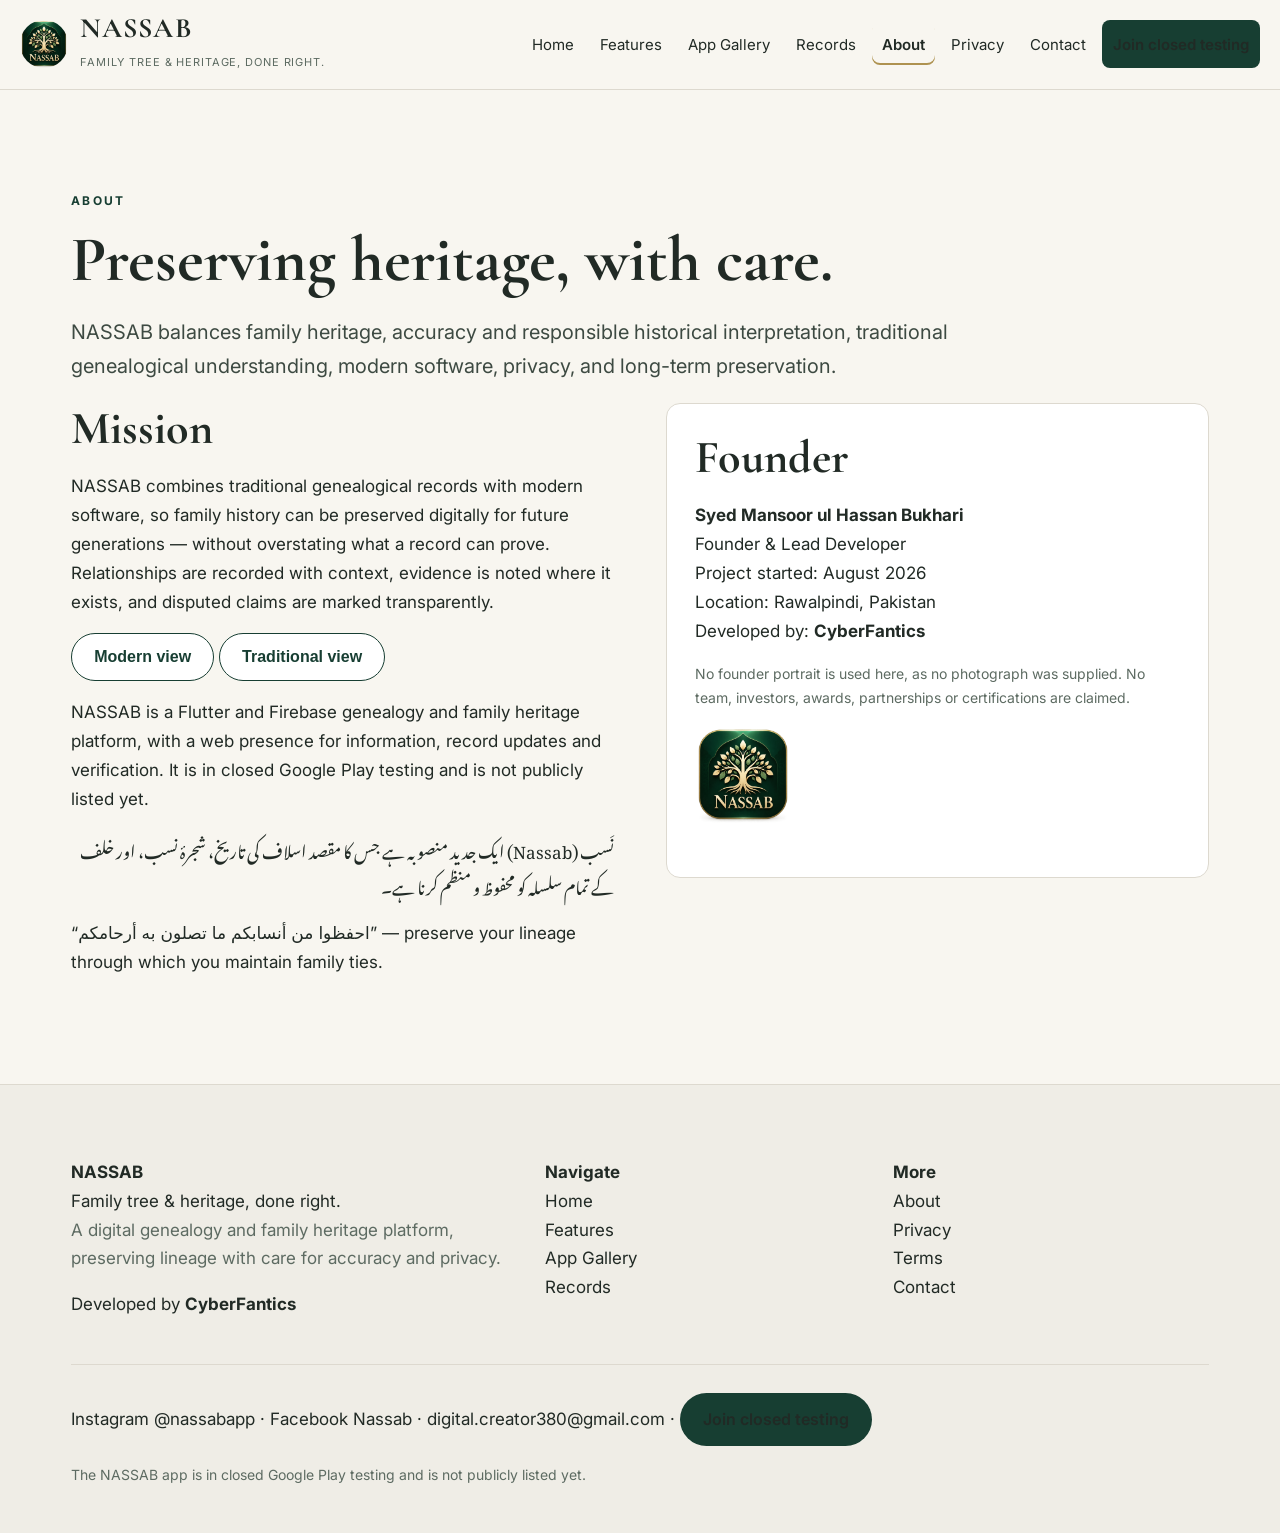
==== about.html @ 1c4edc73 "Complete premium redesign: 8 separate pages, ivory heritage design tokens, Cormorant/Inter, rounded-" ====
<!DOCTYPE html>
<html lang="en"><head><meta charset="utf-8"><meta name="viewport" content="width=device-width,initial-scale=1">
<title>About | NASSAB</title><meta name="description" content="Preserving heritage, with care: NASSAB's mission, founder, and traditional perspective.">
<meta property="og:title" content="About | NASSAB"><meta property="og:description" content="Preserving heritage, with care: NASSAB's mission, founder, and traditional perspective."><meta property="og:type" content="website">
<link rel="canonical" href="https://nassab-nine.vercel.app/about.html">
<link rel="icon" href="logo.png">
<link rel="preconnect" href="https://fonts.googleapis.com"><link rel="preconnect" href="https://fonts.gstatic.com" crossorigin>
<link href="https://fonts.googleapis.com/css2?family=Cormorant+Garamond:wght@600;700&family=Inter:wght@400;500;600;700&family=Noto+Nastaliq+Urdu:wght@400;600&display=swap" rel="stylesheet">
<link rel="stylesheet" href="styles.css"></head>
<body><a class="skip" href="#main">Skip to main content</a>
<svg width="0" height="0" style="position:absolute" aria-hidden="true"><defs><clipPath id="nassab-octa" clipPathUnits="objectBoundingBox"><path d="M0.29,0 L0.71,0 Q0.76,0 0.79,0.03 L0.97,0.21 Q1,0.24 1,0.29 L1,0.71 Q1,0.76 0.97,0.79 L0.79,0.97 Q0.76,1 0.71,1 L0.29,1 Q0.24,1 0.21,0.97 L0.03,0.79 Q0,0.76 0,0.71 L0,0.29 Q0,0.24 0.03,0.21 L0.21,0.03 Q0.24,0 0.29,0 Z"/></clipPath></defs></svg>
<header class="site-header"><div class="wrap header-inner">
<a class="brand" href="index.html"><img src="logo.png" alt="NASSAB logo" width="48" height="48"><span><span class="brand-name">NASSAB</span><br><span class="brand-tag">Family tree &amp; heritage, done right.</span></span></a>
<nav class="main-nav" aria-label="Main navigation"><a href="index.html">Home</a><a href="features.html">Features</a><a href="gallery.html">App Gallery</a><a href="records.html">Records</a><a href="about.html" aria-current="page">About</a><a href="privacy.html">Privacy</a><a href="contact.html">Contact</a><a class="btn btn-primary" href="https://play.google.com/apps/testing/com.cyberfantics.nassab" target="_blank" rel="noopener noreferrer">Join closed testing</a></nav>
<button class="menu-btn" id="menu-btn" aria-expanded="false" aria-controls="mobile-menu" onclick="toggleMobileMenu()">☰ Menu</button>
</div><nav class="wrap mobile-nav" id="mobile-menu" aria-label="Mobile navigation"><a href="index.html">Home</a><a href="features.html">Features</a><a href="gallery.html">App Gallery</a><a href="records.html">Records</a><a href="about.html">About</a><a href="privacy.html">Privacy</a><a href="contact.html">Contact</a><a href="https://play.google.com/apps/testing/com.cyberfantics.nassab" target="_blank" rel="noopener noreferrer">Join closed testing</a></nav></header>
<main id="main"><section class="section"><div class="wrap"><p class="eyebrow">About</p><h1>Preserving heritage, with care.</h1><p class="lede">NASSAB balances family heritage, accuracy and responsible historical interpretation, traditional genealogical understanding, modern software, privacy, and long-term preservation.</p>
<div class="grid2"><div><h2>Mission</h2><p>NASSAB combines traditional genealogical records with modern software, so family history can be preserved digitally for future generations — without overstating what a record can prove. Relationships are recorded with context, evidence is noted where it exists, and disputed claims are marked transparently.</p>
<p><button class="btn btn-secondary" id="toggle-modern" onclick="switchAboutStyle('modern')">Modern view</button> <button class="btn btn-secondary" id="toggle-traditional" onclick="switchAboutStyle('traditional')">Traditional view</button></p>
<div id="about-content-modern"><p>NASSAB is a Flutter and Firebase genealogy and family heritage platform, with a web presence for information, record updates and verification. It is in closed Google Play testing and is not publicly listed yet.</p></div>
<div id="about-content-traditional" class="hidden"><p class="urdu" dir="rtl">نَسب (Nassab) ایک جدید منصوبہ ہے جس کا مقصد اسلاف کی تاریخ، شجرۂ نسب، اور خلف کے تمام سلسلہ کو محفوظ و منظم کرنا ہے۔</p><p>“احفظوا من أنسابكم ما تصلون به أرحامكم” — preserve your lineage through which you maintain family ties.</p></div>
</div><div class="panel"><h2>Founder</h2><p><strong>Syed Mansoor ul Hassan Bukhari</strong><br>Founder &amp; Lead Developer<br>Project started: August 2026<br>Location: Rawalpindi, Pakistan<br>Developed by: <strong>CyberFantics</strong></p><p class="small muted">No founder portrait is used here, as no photograph was supplied. No team, investors, awards, partnerships or certifications are claimed.</p><p><img src="logo.png" alt="NASSAB logo" width="96" height="96"></p></div></div></div></section></main>
<footer class="site-footer"><div class="wrap"><div class="footer-grid">
<div><p><strong>NASSAB</strong><br>Family tree &amp; heritage, done right.<br><span class="muted">A digital genealogy and family heritage platform, preserving lineage with care for accuracy and privacy.</span></p><p>Developed by <strong>CyberFantics</strong></p></div>
<div><p><strong>Navigate</strong><br><a href="index.html">Home</a><br><a href="features.html">Features</a><br><a href="gallery.html">App Gallery</a><br><a href="records.html">Records</a></p></div>
<div><p><strong>More</strong><br><a href="about.html">About</a><br><a href="privacy.html">Privacy</a><br><a href="terms.html">Terms</a><br><a href="contact.html">Contact</a></p></div>
</div><div class="divider"></div>
<p><a href="https://www.instagram.com/nassabapp/" target="_blank" rel="noopener noreferrer">Instagram @nassabapp</a> · <a href="https://facebook.com/NassabApp" target="_blank" rel="noopener noreferrer">Facebook Nassab</a> · <a href="mailto:digital.creator380@gmail.com">digital.creator380@gmail.com</a> · <a class="btn btn-primary" href="https://play.google.com/apps/testing/com.cyberfantics.nassab" target="_blank" rel="noopener noreferrer">Join closed testing</a></p>
<p class="small muted">The NASSAB app is in closed Google Play testing and is not publicly listed yet.</p>
</div></footer>
<div class="lightbox" id="lightbox" role="dialog" aria-modal="true" aria-label="Screenshot viewer"><div><img id="lightbox-img" src="" alt=""><figcaption id="lightbox-caption"></figcaption><p style="text-align:center"><span id="lightbox-count"></span><br><button id="lightbox-close" onclick="closeLightbox()" aria-label="Close viewer">✕</button> <button onclick="lightboxPrev()" aria-label="Previous screenshot">‹</button> <button onclick="lightboxNext()" aria-label="Next screenshot">›</button></p></div></div>
<div class="toast" id="toast"><span id="toast-msg"></span></div>
<script src="script.js"></script></body></html>
---- styles.css ----
/* NASSAB Premium — light heritage editorial design system
   Tokens from the brief. Ivory dominates, forest green for action,
   antique gold decorative only, never small low-contrast text. */
:root{
  --bg:#F8F6F0; --surface:#FFFFFF; --ink:#212A25; --muted:#5D6B62;
  --brand:#173E32; --brand-dark:#0F2B22; --gold:#AE9250; --gold-soft:#C9B586;
  --stone:#E8E4D9; --border:#DDD9CF; --focus:#173E32;
  --success:#1E6B4A; --warning:#8A6D1B; --error:#9B2C2C;
  --radius:14px; --max:1240px;
  --font-serif:"Cormorant Garamond","Fraunces",Georgia,serif;
  --font-sans:"Inter",system-ui,-apple-system,"Segoe UI",Roboto,Arial,sans-serif;
  --font-urdu:"Noto Nastaliq Urdu","Jameel Noori Nastaleeq",serif;
}
*{box-sizing:border-box}
html{scroll-behavior:smooth}
@media (prefers-reduced-motion:reduce){html{scroll-behavior:auto} *{animation:none!important;transition:none!important}}
body{margin:0;background:var(--bg);color:var(--ink);font-family:var(--font-sans);font-size:17px;line-height:1.7;-webkit-font-smoothing:antialiased}
a{color:var(--brand)} a:hover{color:var(--brand-dark)}
:focus-visible{outline:3px solid var(--brand);outline-offset:3px;border-radius:6px}
img{max-width:100%}
.wrap{max-width:var(--max);margin:0 auto;padding:0 clamp(20px,4vw,64px)}
.skip{position:absolute;left:-9999px} .skip:focus{left:12px;top:12px;background:#fff;padding:10px 14px;z-index:200}
/* Header */
.site-header{position:sticky;top:0;z-index:100;background:rgba(248,246,240,.96);backdrop-filter:blur(8px);border-bottom:1px solid var(--border)}
.header-inner{display:flex;align-items:center;justify-content:space-between;gap:20px;padding:14px 0}
.brand{display:flex;align-items:center;gap:12px;text-decoration:none;color:var(--ink)}
.brand img{width:48px;height:48px;object-fit:contain;border-radius:50%}
.brand-name{font-family:var(--font-serif);font-size:28px;font-weight:700;letter-spacing:.04em;line-height:1}
.brand-tag{font-size:11px;letter-spacing:.08em;text-transform:uppercase;color:var(--muted)}
.main-nav{display:flex;align-items:center;gap:6px;flex-wrap:wrap}
.main-nav a{color:var(--ink);text-decoration:none;padding:8px 10px;border-radius:8px;font-size:15px}
.main-nav a:hover{background:var(--stone)} .main-nav a[aria-current="page"]{box-shadow:inset 0 -2px 0 var(--gold);font-weight:600}
.btn{display:inline-flex;align-items:center;justify-content:center;gap:8px;border-radius:999px;padding:12px 22px;font-size:16px;font-weight:600;text-decoration:none;cursor:pointer;border:1px solid transparent;transition:background .15s,transform .15s;min-height:48px}
.btn-primary{background:var(--brand);color:#fff} .btn-primary:hover{background:var(--brand-dark);color:#fff}
.btn-secondary{background:var(--surface);color:var(--brand);border-color:var(--brand)} .btn-secondary:hover{background:var(--stone)}
.btn-text{background:transparent;color:var(--brand);padding:10px 6px}
.btn:disabled{opacity:.55;cursor:not-allowed}
.menu-btn{display:none;background:#fff;border:1px solid var(--border);border-radius:10px;padding:10px 14px;font-size:18px;cursor:pointer}
.mobile-nav{display:none;border-top:1px solid var(--border);padding:12px 0 18px}
.mobile-nav.open{display:block} .mobile-nav a{display:block;padding:11px 4px;color:var(--ink);text-decoration:none;border-bottom:1px solid var(--border)}
/* Sections */
.section{padding:clamp(56px,7vw,104px) 0}
.section+.section{border-top:1px solid var(--border)}
.eyebrow{font-size:12px;letter-spacing:.18em;text-transform:uppercase;color:var(--brand);font-weight:700}
.gold-rule{width:44px;height:2px;background:var(--gold);margin:14px 0 18px}
h1,h2,h3{font-family:var(--font-serif);line-height:1.12;color:var(--ink);margin:0 0 14px}
h1{font-size:clamp(2.4rem,5vw,4.2rem);font-weight:700}
h2{font-size:clamp(1.9rem,3.6vw,2.9rem)} h3{font-size:clamp(1.35rem,2.4vw,1.7rem)}
.lede{font-size:clamp(1.05rem,1.6vw,1.25rem);color:#3D4A42;max-width:68ch}
.muted{color:var(--muted)} .small{font-size:14px} .note{background:#fff;border:1px solid var(--border);border-left:4px solid var(--gold);padding:14px 18px;border-radius:10px}
.grid2{display:grid;grid-template-columns:1fr 1fr;gap:clamp(28px,4vw,64px);align-items:start}
.grid3{display:grid;grid-template-columns:repeat(3,1fr);gap:24px}
.panel{background:var(--surface);border:1px solid var(--border);border-radius:var(--radius);padding:28px}
.panel h3{margin-top:0}
.divider{height:1px;background:var(--border);margin:28px 0}
.icon{font-size:26px}
/* Hero */
.hero{display:grid;grid-template-columns:1.05fr .95fr;gap:clamp(28px,4vw,64px);align-items:center}
.hero-actions{display:flex;gap:12px;flex-wrap:wrap;margin:22px 0 14px}
.phones{position:relative;min-height:420px}
.phone{position:absolute;background:#fff;border:1px solid var(--border);border-radius:28px;padding:10px;box-shadow:0 18px 40px rgba(23,62,50,.14)}
.phone img{display:block;width:100%;height:100%;object-fit:cover;border-radius:20px;aspect-ratio:9/19}
.phone-main{left:0;top:0;width:62%;z-index:2;transform:rotate(-1.5deg)}
.phone-sub{right:0;top:56px;width:52%;transform:rotate(2deg)}
/* Showcase selector */
.showcase{display:grid;grid-template-columns:.9fr 1.1fr;gap:clamp(28px,4vw,64px);align-items:start}
.showcase-phone img{width:100%;max-width:360px;aspect-ratio:9/19;object-fit:cover;border-radius:24px;border:1px solid var(--border);box-shadow:0 18px 40px rgba(23,62,50,.12);display:block;margin:0 auto;transition:opacity .25s}
.showcase-nav{display:flex;flex-direction:column;gap:10px}
.showcase-nav button{text-align:left;background:#fff;border:1px solid var(--border);border-radius:12px;padding:16px 18px;cursor:pointer;font:inherit}
.showcase-nav button.active{border-color:var(--brand);box-shadow:inset 3px 0 0 var(--brand);background:#EFF3F0}
.chips{display:flex;gap:10px;flex-wrap:wrap}
/* Diagram */
.diagram{display:flex;flex-wrap:wrap;gap:14px;align-items:center;justify-content:center;padding:28px;background:#fff;border:1px solid var(--border);border-radius:var(--radius)}
.diagram button{border:1px solid var(--border);background:var(--bg);border-radius:999px;padding:12px 18px;cursor:pointer;font:inherit}
.diagram button.active{background:var(--brand);color:#fff;border-color:var(--brand)}
.diagram-detail{background:#fff;border:1px solid var(--border);border-radius:var(--radius);padding:22px;margin-top:16px}
/* Octagonal gallery */
.octa-wrap{position:relative;aspect-ratio:4/5;display:flex;align-items:center;justify-content:center;background:#fff;border:1px solid var(--border);border-radius:8px;overflow:hidden}
.octa{width:88%;height:92%;display:flex;align-items:center;justify-content:center;
  clip-path:polygon(29% 0%,71% 0%,100% 29%,100% 71%,71% 100%,29% 100%,0% 71%,0% 29%);
  clip-path:url(#nassab-octa);background:var(--stone)}
.octa img{width:100%;height:100%;object-fit:contain;background:#fff;transition:transform .25s}
.gallery-item:hover .octa img{transform:scale(1.03)}
.gallery-item{text-align:center}
.gallery-item h3{margin:14px 0 4px}
.gallery-grid{display:grid;grid-template-columns:repeat(3,1fr);gap:28px}
.gallery-unavailable{background:var(--stone);border:1px dashed var(--gold);border-radius:12px;padding:28px;text-align:center;color:var(--muted)}
/* Lightbox */
.lightbox{position:fixed;inset:0;z-index:300;background:rgba(248,246,240,.96);display:none;align-items:center;justify-content:center;padding:20px}
.lightbox.open{display:flex}
.lightbox img{max-width:min(92vw,480px);max-height:78vh;object-fit:contain;border-radius:18px;box-shadow:0 20px 50px rgba(0,0,0,.25);background:#fff}
.lightbox button{background:var(--brand);color:#fff;border:0;border-radius:999px;width:48px;height:48px;font-size:20px;cursor:pointer}
.lightbox .lb-close{position:absolute;top:18px;right:18px}
.lightbox figcaption{text-align:center;margin-top:12px}
/* Timeline */
.timeline{display:grid;grid-template-columns:repeat(3,1fr);gap:24px}
.step-num{font-family:var(--font-serif);font-size:44px;color:var(--gold);line-height:1}
/* Forms */
.field{margin-bottom:18px} .field label{display:block;font-weight:600;margin-bottom:6px}
.field input,.field select,.field textarea{width:100%;padding:13px 14px;border:1px solid var(--border);border-radius:10px;font:inherit;background:#fff;min-height:48px}
.field input:focus,.field select:focus,.field textarea:focus{outline:3px solid rgba(23,62,50,.25);border-color:var(--brand)}
.field .hint{font-size:13px;color:var(--muted)} .field .err{color:var(--error);font-size:14px;display:none}
.field.invalid .err{display:block} .field.invalid input,.field.invalid select,.field.invalid textarea{border-color:var(--error)}
/* Modal / toast */
.modal{position:fixed;inset:0;z-index:250;background:rgba(0,0,0,.45);display:none;align-items:center;justify-content:center;padding:20px}
.modal.open{display:flex} .modal-box{background:#fff;border-radius:16px;padding:28px;max-width:520px;width:100%}
.toast{position:fixed;left:50%;bottom:24px;transform:translateX(-50%);background:var(--brand);color:#fff;padding:13px 20px;border-radius:999px;display:none;z-index:260}
.toast.show{display:block}
/* Footer */
.site-footer{background:#EFEDE6;border-top:1px solid var(--border);padding:56px 0 32px}
.footer-grid{display:grid;grid-template-columns:1.4fr 1fr 1fr;gap:32px}
.site-footer a{color:var(--ink);text-decoration:none} .site-footer a:hover{text-decoration:underline}
.urdu{font-family:var(--font-urdu);line-height:2.1;direction:rtl;text-align:right}
@media (max-width:900px){
  .grid2,.grid3,.hero,.showcase,.gallery-grid,.timeline,.footer-grid{grid-template-columns:1fr}
  .main-nav{display:none} .menu-btn{display:block}
  .phones{min-height:520px} .phone-main{width:72%} .phone-sub{width:60%}
}
@media (max-width:430px){
  body{font-size:16px} .phones{min-height:460px}
  .hero-actions .btn{width:100%}
}
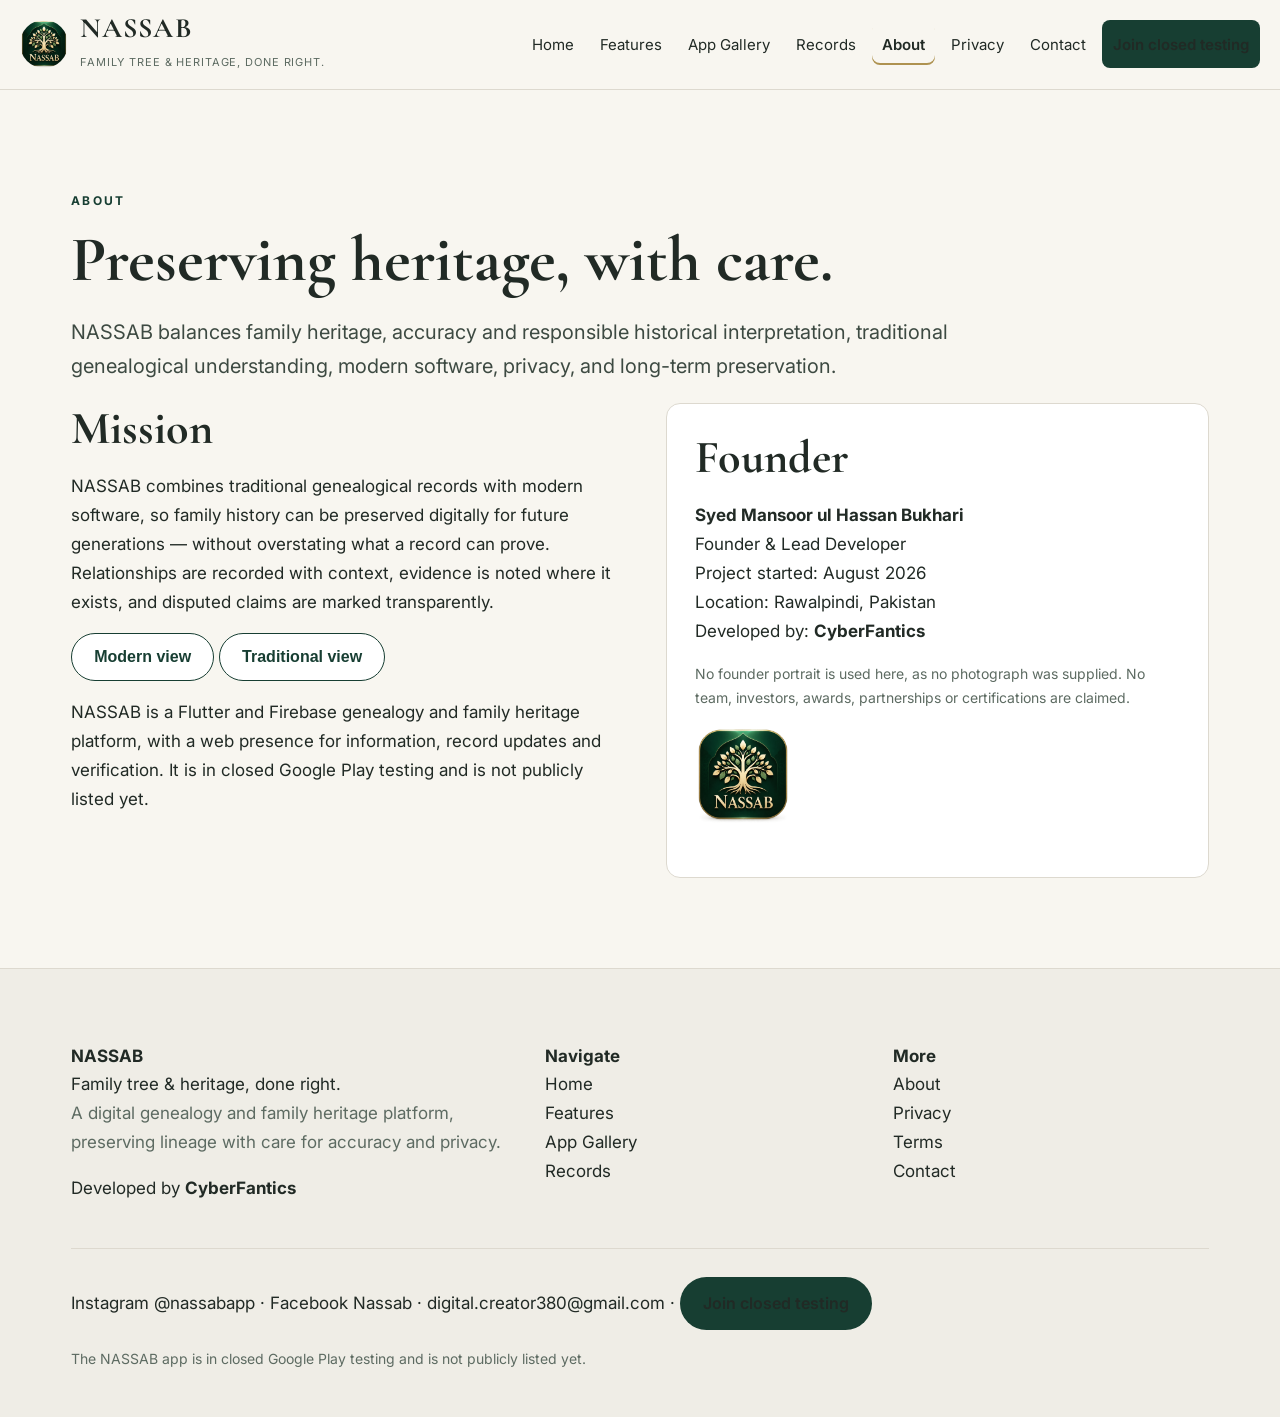
==== commit 915f706b: "Interactive v2: guided app tour, clickable hero phones, visual relationship diagram, gallery filters" ====
--- a/about.html
+++ b/about.html
@@ -5,7 +5,7 @@
 <link rel="canonical" href="https://nassab-nine.vercel.app/about.html">
 <link rel="icon" href="logo.png">
 <link rel="preconnect" href="https://fonts.googleapis.com"><link rel="preconnect" href="https://fonts.gstatic.com" crossorigin>
-<link href="https://fonts.googleapis.com/css2?family=Cormorant+Garamond:wght@600;700&family=Inter:wght@400;500;600;700&family=Noto+Nastaliq+Urdu:wght@400;600&display=swap" rel="stylesheet">
+<link href="https://fonts.googleapis.com/css2?family=Cormorant+Garamond:wght@600;700&family=Inter:wght@400;500;600;700&display=swap" rel="stylesheet">
 <link rel="stylesheet" href="styles.css"></head>
 <body><a class="skip" href="#main">Skip to main content</a>
 <svg width="0" height="0" style="position:absolute" aria-hidden="true"><defs><clipPath id="nassab-octa" clipPathUnits="objectBoundingBox"><path d="M0.29,0 L0.71,0 Q0.76,0 0.79,0.03 L0.97,0.21 Q1,0.24 1,0.29 L1,0.71 Q1,0.76 0.97,0.79 L0.79,0.97 Q0.76,1 0.71,1 L0.29,1 Q0.24,1 0.21,0.97 L0.03,0.79 Q0,0.76 0,0.71 L0,0.29 Q0,0.24 0.03,0.21 L0.21,0.03 Q0.24,0 0.29,0 Z"/></clipPath></defs></svg>
@@ -16,9 +16,9 @@
 </div><nav class="wrap mobile-nav" id="mobile-menu" aria-label="Mobile navigation"><a href="index.html">Home</a><a href="features.html">Features</a><a href="gallery.html">App Gallery</a><a href="records.html">Records</a><a href="about.html">About</a><a href="privacy.html">Privacy</a><a href="contact.html">Contact</a><a href="https://play.google.com/apps/testing/com.cyberfantics.nassab" target="_blank" rel="noopener noreferrer">Join closed testing</a></nav></header>
 <main id="main"><section class="section"><div class="wrap"><p class="eyebrow">About</p><h1>Preserving heritage, with care.</h1><p class="lede">NASSAB balances family heritage, accuracy and responsible historical interpretation, traditional genealogical understanding, modern software, privacy, and long-term preservation.</p>
 <div class="grid2"><div><h2>Mission</h2><p>NASSAB combines traditional genealogical records with modern software, so family history can be preserved digitally for future generations — without overstating what a record can prove. Relationships are recorded with context, evidence is noted where it exists, and disputed claims are marked transparently.</p>
-<p><button class="btn btn-secondary" id="toggle-modern" onclick="switchAboutStyle('modern')">Modern view</button> <button class="btn btn-secondary" id="toggle-traditional" onclick="switchAboutStyle('traditional')">Traditional view</button></p>
+<p><button class="btn btn-secondary active" id="toggle-modern" aria-pressed="true" onclick="switchAboutStyle('modern')">Modern view</button> <button class="btn btn-secondary" id="toggle-traditional" aria-pressed="false" onclick="switchAboutStyle('traditional')">Traditional view</button></p>
 <div id="about-content-modern"><p>NASSAB is a Flutter and Firebase genealogy and family heritage platform, with a web presence for information, record updates and verification. It is in closed Google Play testing and is not publicly listed yet.</p></div>
-<div id="about-content-traditional" class="hidden"><p class="urdu" dir="rtl">نَسب (Nassab) ایک جدید منصوبہ ہے جس کا مقصد اسلاف کی تاریخ، شجرۂ نسب، اور خلف کے تمام سلسلہ کو محفوظ و منظم کرنا ہے۔</p><p>“احفظوا من أنسابكم ما تصلون به أرحامكم” — preserve your lineage through which you maintain family ties.</p></div>
+<div id="about-content-traditional" class="hidden"><p>The traditional perspective is simple: a family record is a trust. Names, relationships, and the stories behind them are passed down carefully, checked against what is known, and kept for the next generation — not reshaped to look simpler than they were. NASSAB follows that approach: record what is known, mark what is disputed, and preserve the lineage as it was received.</p></div>
 </div><div class="panel"><h2>Founder</h2><p><strong>Syed Mansoor ul Hassan Bukhari</strong><br>Founder &amp; Lead Developer<br>Project started: August 2026<br>Location: Rawalpindi, Pakistan<br>Developed by: <strong>CyberFantics</strong></p><p class="small muted">No founder portrait is used here, as no photograph was supplied. No team, investors, awards, partnerships or certifications are claimed.</p><p><img src="logo.png" alt="NASSAB logo" width="96" height="96"></p></div></div></div></section></main>
 <footer class="site-footer"><div class="wrap"><div class="footer-grid">
 <div><p><strong>NASSAB</strong><br>Family tree &amp; heritage, done right.<br><span class="muted">A digital genealogy and family heritage platform, preserving lineage with care for accuracy and privacy.</span></p><p>Developed by <strong>CyberFantics</strong></p></div>
@@ -28,6 +28,6 @@
 <p><a href="https://www.instagram.com/nassabapp/" target="_blank" rel="noopener noreferrer">Instagram @nassabapp</a> · <a href="https://facebook.com/NassabApp" target="_blank" rel="noopener noreferrer">Facebook Nassab</a> · <a href="mailto:digital.creator380@gmail.com">digital.creator380@gmail.com</a> · <a class="btn btn-primary" href="https://play.google.com/apps/testing/com.cyberfantics.nassab" target="_blank" rel="noopener noreferrer">Join closed testing</a></p>
 <p class="small muted">The NASSAB app is in closed Google Play testing and is not publicly listed yet.</p>
 </div></footer>
-<div class="lightbox" id="lightbox" role="dialog" aria-modal="true" aria-label="Screenshot viewer"><div><img id="lightbox-img" src="" alt=""><figcaption id="lightbox-caption"></figcaption><p style="text-align:center"><span id="lightbox-count"></span><br><button id="lightbox-close" onclick="closeLightbox()" aria-label="Close viewer">✕</button> <button onclick="lightboxPrev()" aria-label="Previous screenshot">‹</button> <button onclick="lightboxNext()" aria-label="Next screenshot">›</button></p></div></div>
 <div class="toast" id="toast"><span id="toast-msg"></span></div>
+<button id="back-to-top" onclick="backToTop()" aria-label="Back to top" title="Back to top">↑</button>
 <script src="script.js"></script></body></html>
--- a/styles.css
+++ b/styles.css
@@ -9,7 +9,6 @@
   --radius:14px; --max:1240px;
   --font-serif:"Cormorant Garamond","Fraunces",Georgia,serif;
   --font-sans:"Inter",system-ui,-apple-system,"Segoe UI",Roboto,Arial,sans-serif;
-  --font-urdu:"Noto Nastaliq Urdu","Jameel Noori Nastaleeq",serif;
 }
 *{box-sizing:border-box}
 html{scroll-behavior:smooth}
@@ -110,7 +109,6 @@
 .site-footer{background:#EFEDE6;border-top:1px solid var(--border);padding:56px 0 32px}
 .footer-grid{display:grid;grid-template-columns:1.4fr 1fr 1fr;gap:32px}
 .site-footer a{color:var(--ink);text-decoration:none} .site-footer a:hover{text-decoration:underline}
-.urdu{font-family:var(--font-urdu);line-height:2.1;direction:rtl;text-align:right}
 @media (max-width:900px){
   .grid2,.grid3,.hero,.showcase,.gallery-grid,.timeline,.footer-grid{grid-template-columns:1fr}
   .main-nav{display:none} .menu-btn{display:block}
@@ -120,3 +118,46 @@
   body{font-size:16px} .phones{min-height:460px}
   .hero-actions .btn{width:100%}
 }
+
+/* v2 interactive: hidden utility (was missing, About toggle relied on it) */
+.hidden{display:none!important}
+/* Clickable phone / gallery buttons: reset, keep focus ring */
+.phone-btn,.octa-btn,.tour-phone-btn{background:none;border:0;padding:0;cursor:pointer;display:block;width:100%;text-align:inherit}
+.phone-btn img,.octa-btn img{transition:transform .25s, box-shadow .25s}
+.phone-btn:hover img,.octa-btn:hover img{transform:translateY(-3px) scale(1.02)}
+.phone-btn:focus-visible,.octa-btn:focus-visible,.tour-phone-btn:focus-visible{outline:3px solid var(--brand);outline-offset:4px;border-radius:20px}
+/* Tour */
+.tour{display:grid;grid-template-columns:.9fr 1.1fr;gap:clamp(28px,4vw,64px);align-items:start}
+.tour-phone img{width:100%;max-width:360px;aspect-ratio:9/19;object-fit:cover;border-radius:24px;border:1px solid var(--border);box-shadow:0 18px 40px rgba(23,62,50,.12);display:block;margin:0 auto;transition:opacity .2s}
+.tour-nav{display:flex;flex-direction:column;gap:10px}
+.tour-nav button{text-align:left;background:#fff;border:1px solid var(--border);border-radius:12px;padding:14px 18px;cursor:pointer;font:inherit;min-height:48px}
+.tour-nav button.active{border-color:var(--brand);box-shadow:inset 3px 0 0 var(--brand);background:#EFF3F0}
+.tour-dots{display:flex;gap:10px;margin:16px 0;flex-wrap:wrap}
+.tour-dots button{width:44px;height:44px;border-radius:50%;border:1px solid var(--border);background:#fff;cursor:pointer;font:inherit}
+.tour-dots button.active{background:var(--brand);color:#fff;border-color:var(--brand)}
+.tour-progress{height:8px;background:var(--stone);border-radius:999px;overflow:hidden;margin:12px 0}
+.tour-progress div{height:100%;background:var(--brand);width:16.6%;transition:width .25s}
+/* Diagram SVG */
+.diagram-svg{width:100%;max-width:680px;display:block;margin:0 auto}
+.diagram-svg .dnode{cursor:pointer}
+.diagram-svg .dnode rect{fill:#fff;stroke:var(--border);stroke-width:1.5}
+.diagram-svg .dnode text{fill:var(--ink);font-family:var(--font-sans);font-size:15px;font-weight:600}
+.diagram-svg .dnode.active rect{fill:var(--brand);stroke:var(--brand)}
+.diagram-svg .dnode.active text{fill:#fff}
+.diagram-svg .dline{stroke:var(--border);stroke-width:2;fill:none}
+.diagram-svg .dline.active{stroke:var(--brand);stroke-width:3}
+.diagram-svg .dnode.dim,.diagram-svg .dline.dim{opacity:.35}
+/* Filter chips */
+.filter-chips,.feature-filters{display:flex;gap:10px;flex-wrap:wrap;margin:16px 0}
+.filter-chips button,.feature-filters button{background:#fff;border:1px solid var(--border);border-radius:999px;padding:11px 18px;cursor:pointer;font:inherit;min-height:44px}
+.filter-chips button.active,.feature-filters button.active{background:var(--brand);color:#fff;border-color:var(--brand)}
+/* Lightbox zoom */
+.lightbox img.zoomed{max-width:96vw;max-height:92vh;cursor:zoom-out}
+.lightbox img{cursor:zoom-in}
+/* Scroll reveal (JS-added only) */
+.reveal{opacity:0;transform:translateY(12px);transition:opacity .25s,transform .25s}
+.reveal.visible{opacity:1;transform:none}
+/* Back to top */
+#back-to-top{position:fixed;right:20px;bottom:20px;z-index:200;background:var(--brand);color:#fff;border:0;border-radius:999px;width:52px;height:52px;font-size:22px;cursor:pointer;display:none;box-shadow:0 10px 24px rgba(23,62,50,.25)}
+#back-to-top.show{display:block}
+@media (max-width:900px){ .tour{grid-template-columns:1fr} }
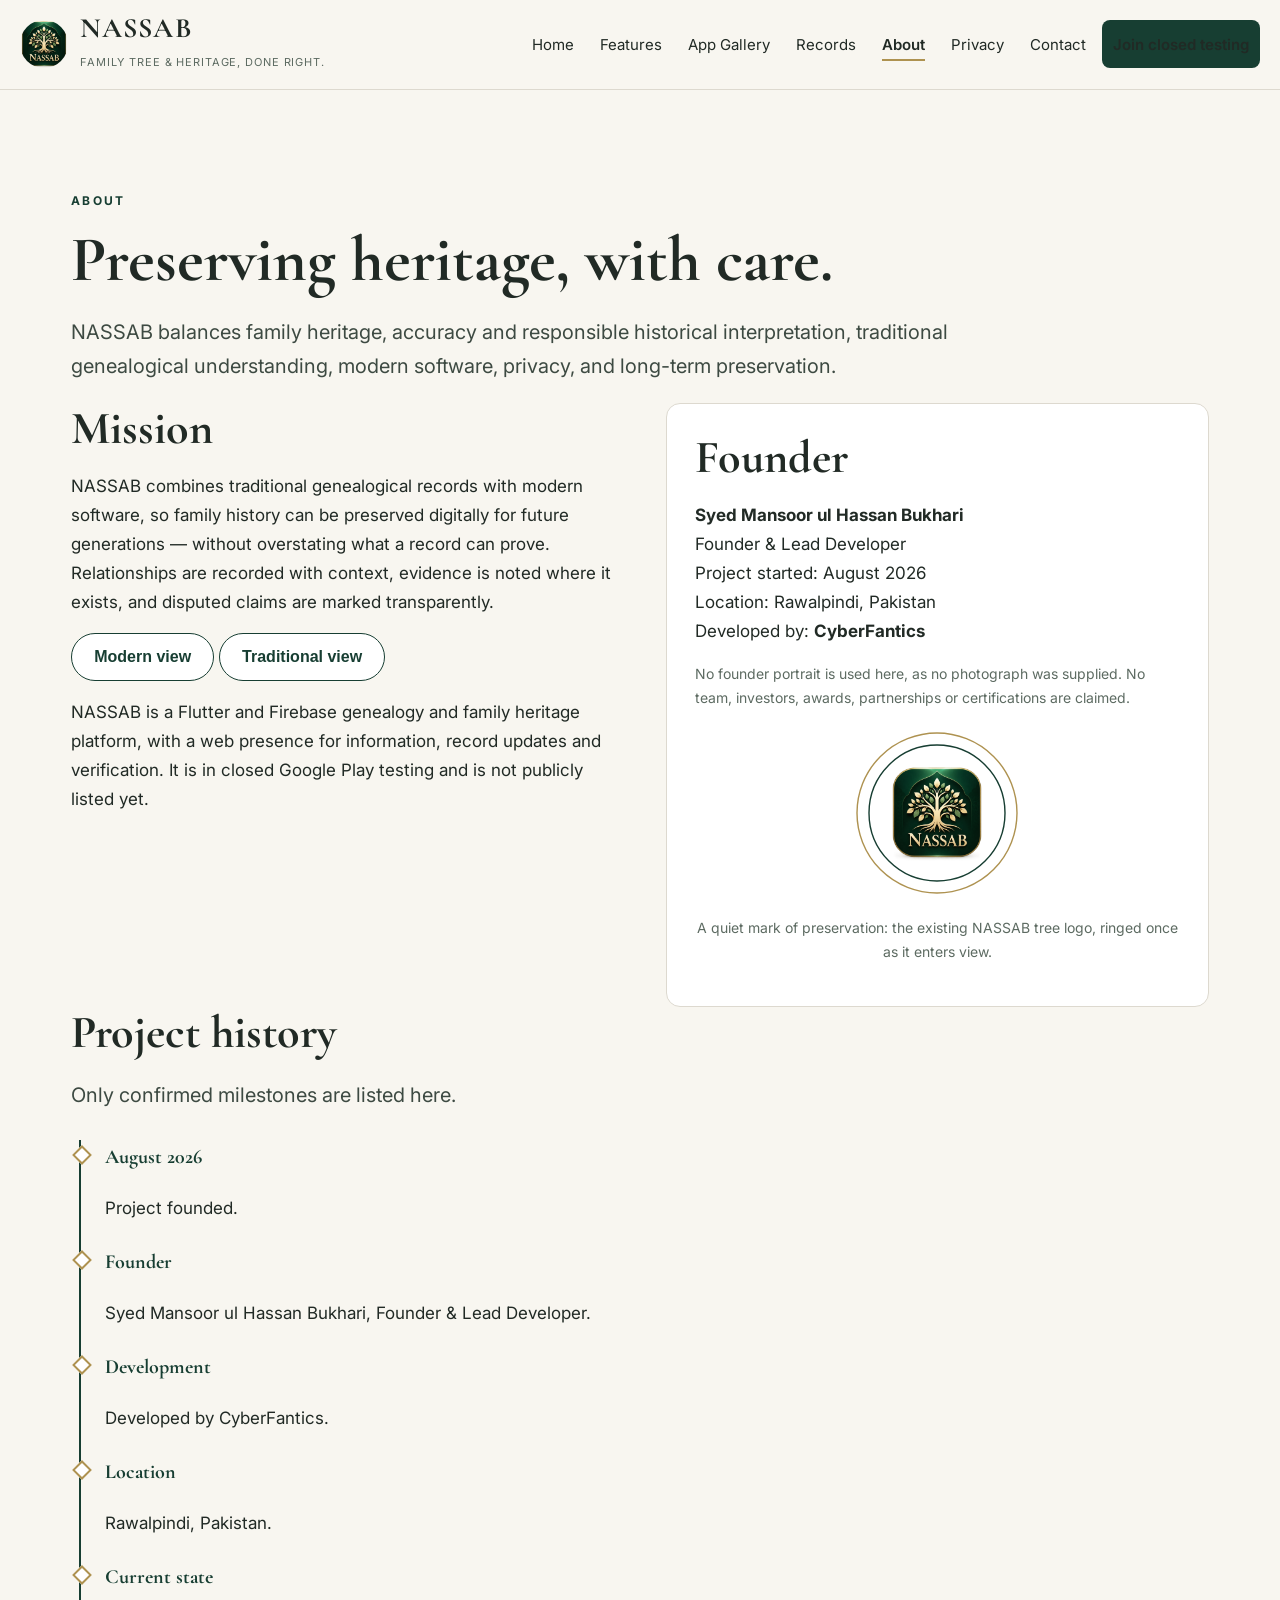
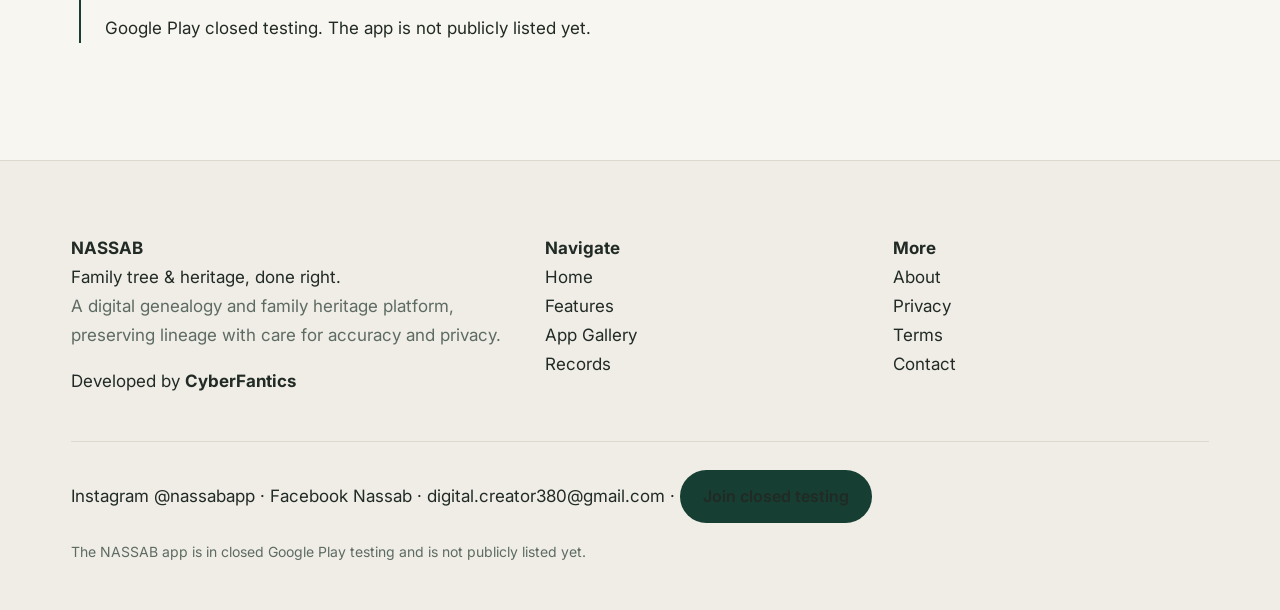
==== commit 2b078911: "Living Heritage: animated hero network, app theatre, relationship explorer redraw, octagonal gallery" ====
--- a/about.html
+++ b/about.html
@@ -19,7 +19,13 @@
 <p><button class="btn btn-secondary active" id="toggle-modern" aria-pressed="true" onclick="switchAboutStyle('modern')">Modern view</button> <button class="btn btn-secondary" id="toggle-traditional" aria-pressed="false" onclick="switchAboutStyle('traditional')">Traditional view</button></p>
 <div id="about-content-modern"><p>NASSAB is a Flutter and Firebase genealogy and family heritage platform, with a web presence for information, record updates and verification. It is in closed Google Play testing and is not publicly listed yet.</p></div>
 <div id="about-content-traditional" class="hidden"><p>The traditional perspective is simple: a family record is a trust. Names, relationships, and the stories behind them are passed down carefully, checked against what is known, and kept for the next generation — not reshaped to look simpler than they were. NASSAB follows that approach: record what is known, mark what is disputed, and preserve the lineage as it was received.</p></div>
-</div><div class="panel"><h2>Founder</h2><p><strong>Syed Mansoor ul Hassan Bukhari</strong><br>Founder &amp; Lead Developer<br>Project started: August 2026<br>Location: Rawalpindi, Pakistan<br>Developed by: <strong>CyberFantics</strong></p><p class="small muted">No founder portrait is used here, as no photograph was supplied. No team, investors, awards, partnerships or certifications are claimed.</p><p><img src="logo.png" alt="NASSAB logo" width="96" height="96"></p></div></div></div></section></main>
+</div><div class="panel"><h2>Founder</h2><p><strong>Syed Mansoor ul Hassan Bukhari</strong><br>Founder &amp; Lead Developer<br>Project started: August 2026<br>Location: Rawalpindi, Pakistan<br>Developed by: <strong>CyberFantics</strong></p><p class="small muted">No founder portrait is used here, as no photograph was supplied. No team, investors, awards, partnerships or certifications are claimed.</p><div class="heritage-seal" aria-label="NASSAB heritage seal"><svg viewBox="0 0 170 170" aria-hidden="true"><circle class="seal-ring" cx="85" cy="85" r="80"/><circle class="seal-ring r2" cx="85" cy="85" r="68"/></svg><img src="logo.png" alt="NASSAB logo" width="96" height="96"></div><p class="small muted" style="text-align:center">A quiet mark of preservation: the existing NASSAB tree logo, ringed once as it enters view.</p></div></div></div><div class="wrap"><h2>Project history</h2><p class="lede">Only confirmed milestones are listed here.</p><div class="about-timeline"><div class="tl-line" aria-hidden="true"></div>
+<div class="tl-item"><p class="tl-date">August 2026</p><p>Project founded.</p></div>
+<div class="tl-item"><p class="tl-date">Founder</p><p>Syed Mansoor ul Hassan Bukhari, Founder &amp; Lead Developer.</p></div>
+<div class="tl-item"><p class="tl-date">Development</p><p>Developed by CyberFantics.</p></div>
+<div class="tl-item"><p class="tl-date">Location</p><p>Rawalpindi, Pakistan.</p></div>
+<div class="tl-item"><p class="tl-date">Current state</p><p>Google Play closed testing. The app is not publicly listed yet.</p></div>
+</div></div></section></main>
 <footer class="site-footer"><div class="wrap"><div class="footer-grid">
 <div><p><strong>NASSAB</strong><br>Family tree &amp; heritage, done right.<br><span class="muted">A digital genealogy and family heritage platform, preserving lineage with care for accuracy and privacy.</span></p><p>Developed by <strong>CyberFantics</strong></p></div>
 <div><p><strong>Navigate</strong><br><a href="index.html">Home</a><br><a href="features.html">Features</a><br><a href="gallery.html">App Gallery</a><br><a href="records.html">Records</a></p></div>
--- a/styles.css
+++ b/styles.css
@@ -161,3 +161,117 @@
 #back-to-top{position:fixed;right:20px;bottom:20px;z-index:200;background:var(--brand);color:#fff;border:0;border-radius:999px;width:52px;height:52px;font-size:22px;cursor:pointer;display:none;box-shadow:0 10px 24px rgba(23,62,50,.25)}
 #back-to-top.show{display:block}
 @media (max-width:900px){ .tour{grid-template-columns:1fr} }
+
+/* === Living Heritage (vanilla, transforms/opacity only) === */
+#scroll-progress{position:fixed;top:0;left:0;height:3px;width:100%;background:var(--brand);transform-origin:0 50%;transform:scaleX(0);z-index:400}
+.site-header.scrolled .header-inner{padding:8px 0}
+.site-header.scrolled{border-bottom-color:var(--gold)}
+.main-nav a{position:relative}
+.main-nav a[aria-current="page"]{box-shadow:none}
+.main-nav a[aria-current="page"]::after{content:"";position:absolute;left:10px;right:10px;bottom:4px;height:2px;background:var(--gold);animation:ruleDraw .5s ease both}
+@keyframes ruleDraw{from{transform:scaleX(0)}to{transform:scaleX(1)}}
+.hero{position:relative}
+.hero>div:first-child>*{animation:heroIn .7s ease both}
+.hero>div:first-child>*:nth-child(2){animation-delay:.08s}
+.hero>div:first-child>*:nth-child(3){animation-delay:.16s}
+.hero>div:first-child>*:nth-child(4){animation-delay:.22s}
+@keyframes heroIn{from{opacity:0;transform:translateY(10px)}to{opacity:1;transform:none}}
+.hero-lineage{position:absolute;inset:0;width:100%;height:100%;pointer-events:none;z-index:0;transition:transform .3s ease-out}
+.hero-lineage .ln-path{fill:none;stroke:var(--brand);stroke-width:1.4;opacity:.45;stroke-dasharray:700;stroke-dashoffset:700;animation:lineDraw 1.6s ease forwards}
+.hero-lineage .ln-path:nth-of-type(2){animation-delay:.3s}
+.hero-lineage .ln-path:nth-of-type(3){animation-delay:.55s}
+.hero-lineage .ln-path:nth-of-type(4){animation-delay:.8s}
+.hero-lineage .ln-node{fill:#fff;stroke:var(--gold);stroke-width:1.6;opacity:0;animation:nodeIn .5s ease forwards}
+.hero-lineage .ln-node:nth-of-type(5){animation-delay:.5s}
+.hero-lineage .ln-node:nth-of-type(6){animation-delay:.8s}
+.hero-lineage .ln-node:nth-of-type(7){animation-delay:1.05s}
+.hero-lineage .ln-node:nth-of-type(8){animation-delay:1.25s}
+.hero-lineage .ln-origin{fill:var(--brand);stroke:var(--gold);stroke-width:2;opacity:0;animation:nodeIn .5s ease forwards}
+@keyframes lineDraw{to{stroke-dashoffset:0}}
+@keyframes nodeIn{to{opacity:1}}
+.phones .phone{position:relative;z-index:2}
+@media (max-width:900px){.hero-lineage{opacity:.35}}
+/* Section numbers + thread dividers */
+.section-num{display:block;font-family:var(--font-serif);font-size:15px;letter-spacing:.22em;color:var(--gold);font-weight:700;margin-bottom:6px}
+.thread{display:flex;justify-content:center;padding:0}
+.thread svg{width:2px;height:56px}
+.thread line{stroke:var(--gold);stroke-width:2;stroke-dasharray:56;stroke-dashoffset:56}
+.thread.in line{animation:lineDraw .8s ease forwards}
+/* Theatre */
+.theatre{display:grid;grid-template-columns:.9fr 1.1fr;gap:clamp(28px,4vw,64px);align-items:start}
+.theatre-phone img{width:100%;max-width:360px;aspect-ratio:9/19;object-fit:cover;border-radius:24px;border:1px solid var(--border);box-shadow:0 18px 40px rgba(23,62,50,.12);display:block;margin:0 auto}
+.theatre-motif{height:150px;background:#fff;border:1px solid var(--border);border-radius:12px;display:flex;align-items:center;justify-content:center;margin:16px 0;overflow:hidden}
+.theatre-motif svg{width:100%;height:130px}
+.theatre-motif .m-path{fill:none;stroke:var(--brand);stroke-width:1.6}
+.theatre-motif .m-gold{stroke:var(--gold)}
+.theatre-motif .m-node{fill:#fff;stroke:var(--brand);stroke-width:1.5}
+.theatre-motif .m-doc{fill:none;stroke:var(--brand);stroke-width:1.6}
+#tour-title.title-flip{animation:heroIn .35s ease both}
+@media (max-width:900px){.theatre{grid-template-columns:1fr}}
+/* Relationship explorer: path drawing on selection */
+.diagram-svg .dline{stroke-dasharray:600;stroke-dashoffset:0}
+.diagram-svg .dline.draw{animation:lineDraw .9s ease both}
+.diagram-svg .dline.radaat{stroke:var(--gold)}
+.diagram-svg .dnode:focus-visible{outline:3px solid var(--brand)}
+/* Editorial feature compositions */
+.feature-editorial{display:grid;grid-template-columns:1fr 1fr;gap:clamp(24px,4vw,56px);align-items:center;margin-bottom:clamp(36px,5vw,64px)}
+.feature-editorial.flip .feature-visual{order:2}
+.feature-visual{background:#fff;border:1px solid var(--border);border-radius:14px;padding:20px}
+.feature-visual svg{width:100%;height:auto;display:block}
+.fv-path{fill:none;stroke:var(--brand);stroke-width:1.8}
+.fv-gold{stroke:var(--gold)}
+.fv-dash{stroke-dasharray:7 6}
+.fv-node{fill:#fff;stroke:var(--brand);stroke-width:1.6}
+.fv-label{font-family:var(--font-sans);font-size:12px;fill:var(--muted)}
+.pv-row{display:flex;justify-content:space-between;gap:12px;padding:10px 0;border-bottom:1px solid var(--border)}
+.pv-row.masked .pv-label{letter-spacing:.08em;color:var(--muted)}
+@media (max-width:900px){.feature-editorial{grid-template-columns:1fr}.feature-editorial.flip .feature-visual{order:0}}
+/* Gallery: true octagon outline, stagger, mobile swipe */
+.octa-wrap::before{content:"";position:absolute;width:92%;height:96%;clip-path:polygon(29% 0%,71% 0%,100% 29%,100% 71%,71% 100%,29% 100%,0% 71%,0% 29%);clip-path:url(#nassab-octa);background:var(--brand);opacity:.9}
+.octa{position:relative;z-index:1}
+.octa-wrap::after{content:"";position:absolute;width:92%;height:96%;clip-path:polygon(29% 0%,71% 0%,100% 29%,100% 71%,71% 100%,29% 100%,0% 71%,0% 29%);clip-path:url(#nassab-octa);border:0;pointer-events:none}
+.gallery-item{opacity:1;transform:none;transition:opacity .45s ease,transform .45s ease}
+.gallery-item.reveal-item{opacity:0;transform:translateY(14px)}
+.gallery-item.reveal-item.in{opacity:1;transform:none}
+.gallery-item:hover .octa-wrap{box-shadow:0 14px 30px rgba(23,62,50,.12)}
+.gallery-item:hover h3{color:var(--brand)}
+@media (max-width:640px){
+  #gallery-grid.gallery-grid{display:flex;overflow-x:auto;scroll-snap-type:x mandatory;padding-bottom:8px}
+  #gallery-grid .gallery-item{min-width:84vw;scroll-snap-align:center;flex:0 0 auto}
+}
+/* Lightbox scale-and-fade (shared-element simplified to a reliable version) */
+.lightbox.open img{animation:lbIn .28s ease both}
+@keyframes lbIn{from{opacity:0;transform:scale(.96)}to{opacity:1;transform:scale(1)}}
+/* About timeline + heritage seal */
+.about-timeline{position:relative;padding-left:34px;margin:28px 0}
+.about-timeline::before{content:"";position:absolute;left:8px;top:0;bottom:0;width:2px;background:var(--stone)}
+.about-timeline .tl-line{position:absolute;left:8px;top:0;width:2px;height:100%;background:var(--brand);transform-origin:top;transform:scaleY(0);transition:transform 1.2s ease}
+.about-timeline.in .tl-line{transform:scaleY(1)}
+.about-timeline .tl-item{position:relative;margin-bottom:22px;opacity:0;transform:translateY(8px);transition:opacity .4s ease,transform .4s ease}
+.about-timeline.in .tl-item{opacity:1;transform:none}
+.about-timeline .tl-item::before{content:"";position:absolute;left:-30px;top:8px;width:10px;height:10px;background:#fff;border:2px solid var(--gold);transform:rotate(45deg)}
+.about-timeline .tl-date{font-family:var(--font-serif);font-size:20px;font-weight:700;color:var(--brand)}
+.heritage-seal{position:relative;width:170px;height:170px;margin:18px auto;display:flex;align-items:center;justify-content:center}
+.heritage-seal img{width:96px;height:96px;object-fit:contain;position:relative;z-index:1}
+.heritage-seal svg{position:absolute;inset:0;width:100%;height:100%}
+.heritage-seal .seal-ring{fill:none;stroke:var(--gold);stroke-width:1.4;stroke-dasharray:520;stroke-dashoffset:520}
+.heritage-seal.in .seal-ring{animation:lineDraw 1.4s ease forwards}
+.heritage-seal.in .seal-ring.r2{animation-delay:.4s;stroke:var(--brand)}
+/* Records modal entrance, submission details */
+.modal.open .modal-box{animation:lbIn .3s ease both}
+#submissions-list details{margin-top:8px}
+#submissions-list summary{cursor:pointer;font-weight:600;color:var(--brand)}
+/* Buttons: restrained motion */
+.btn:hover{transform:translateY(-1px)}
+.btn-text{position:relative}
+.btn-text::after{content:"";position:absolute;left:6px;right:6px;bottom:6px;height:1px;background:var(--gold);transform:scaleX(0);transform-origin:left;transition:transform .25s}
+.btn-text:hover::after{transform:scaleX(1)}
+@media (prefers-reduced-motion:reduce){
+  .hero-lineage,.hero-lineage .ln-path,.hero-lineage .ln-node{animation:none!important;stroke-dashoffset:0;opacity:1}
+  .about-timeline .tl-item{opacity:1;transform:none}
+  .about-timeline .tl-line{transform:scaleY(1)}
+  .gallery-item.reveal-item{opacity:1;transform:none}
+}
+/* Mahram highlight state */
+#mahram-visual.hl .fv-path{stroke:var(--gold);stroke-width:2.6}
+#mahram-visual.hl .fv-node{stroke:var(--gold);stroke-width:2.4}
